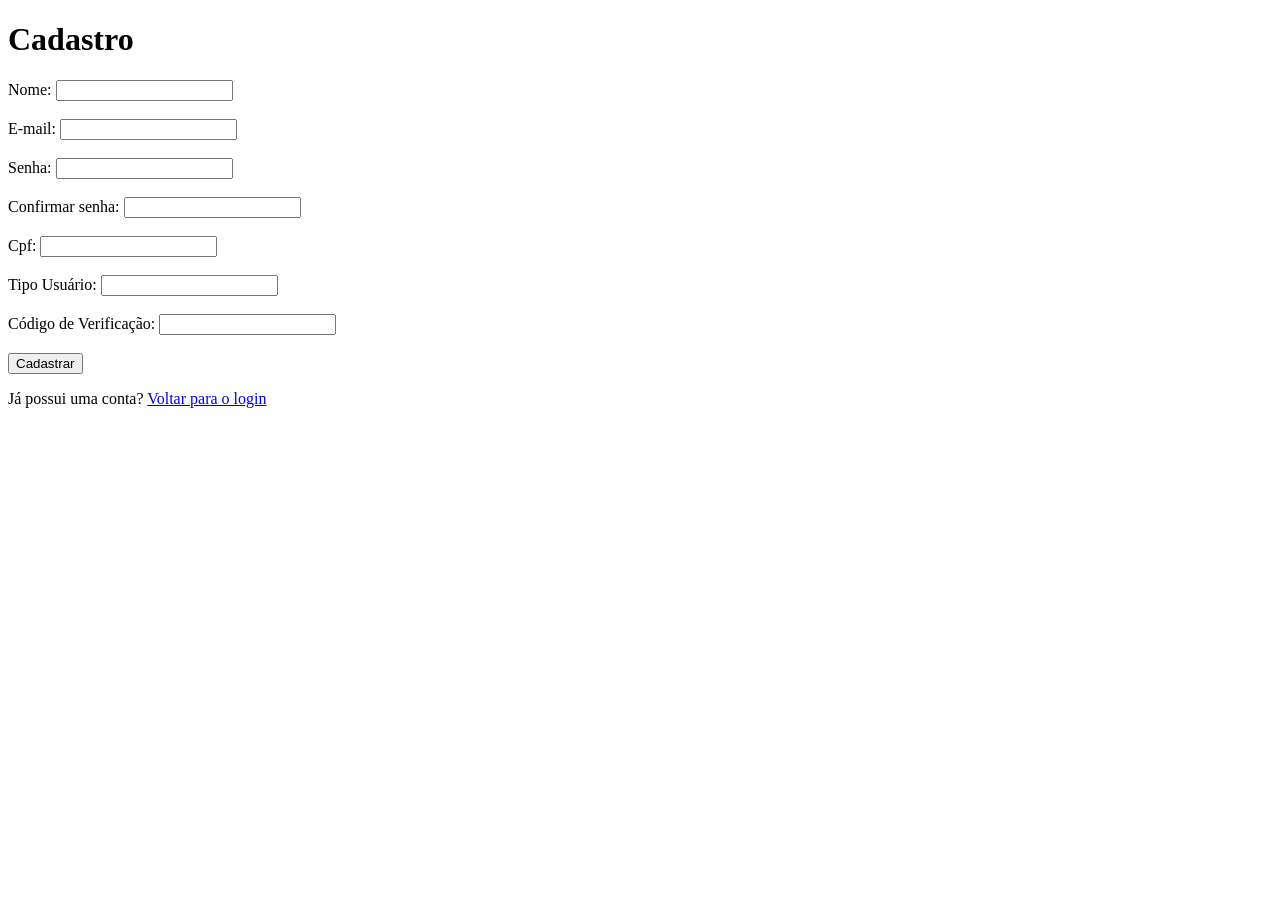
==== rental eventos/pages/cadastro/cadastro.html @ fcfa186e "Add files via upload" ====
<!DOCTYPE html>
<html lang="pt-BR">

<head>
    <meta charset="UTF-8">
    <meta name="viewport" content="width=device-width, initial-scale=1.0">

    <title>Cadastro - Rental Eventos</title>
</head>

<body>

    <h1>Cadastro</h1>

    <form>

        <label for="nome">Nome:</label>
        <input type="text" id="nome" name="nome">

        <br><br>

        <label for="email">E-mail:</label>
        <input type="email" id="email" name="email">

        <br><br>

        <label for="senha">Senha:</label>
        <input type="password" id="senha" name="senha">

        <br><br>

        <label for="confirmarSenha">Confirmar senha:</label>
        <input type="password" id="confirmarSenha" name="confirmarSenha">

        <br><br>

         <label for="cpf">Cpf:</label>
        <input type="cpf" id="cpf" name="cpf">

        <br><br>

         <label for="tipoUsuario">Tipo Usuário:</label>
        <input type="tipoUsuario" id="tipoUsuario" name="tipoUsuario">

        <br><br>

         <label for="condigoVerifFunc">Código de Verificação:</label>
        <input type="condigoVerifFunc" id="condigoVerifFunc" name="condigoVerifFunc">

        <br><br>

        <button type="submit">Cadastrar</button>

    </form>

    <p>
        Já possui uma conta?
        <a href="../login/login.html">Voltar para o login</a>
    </p>

</body>

</html>
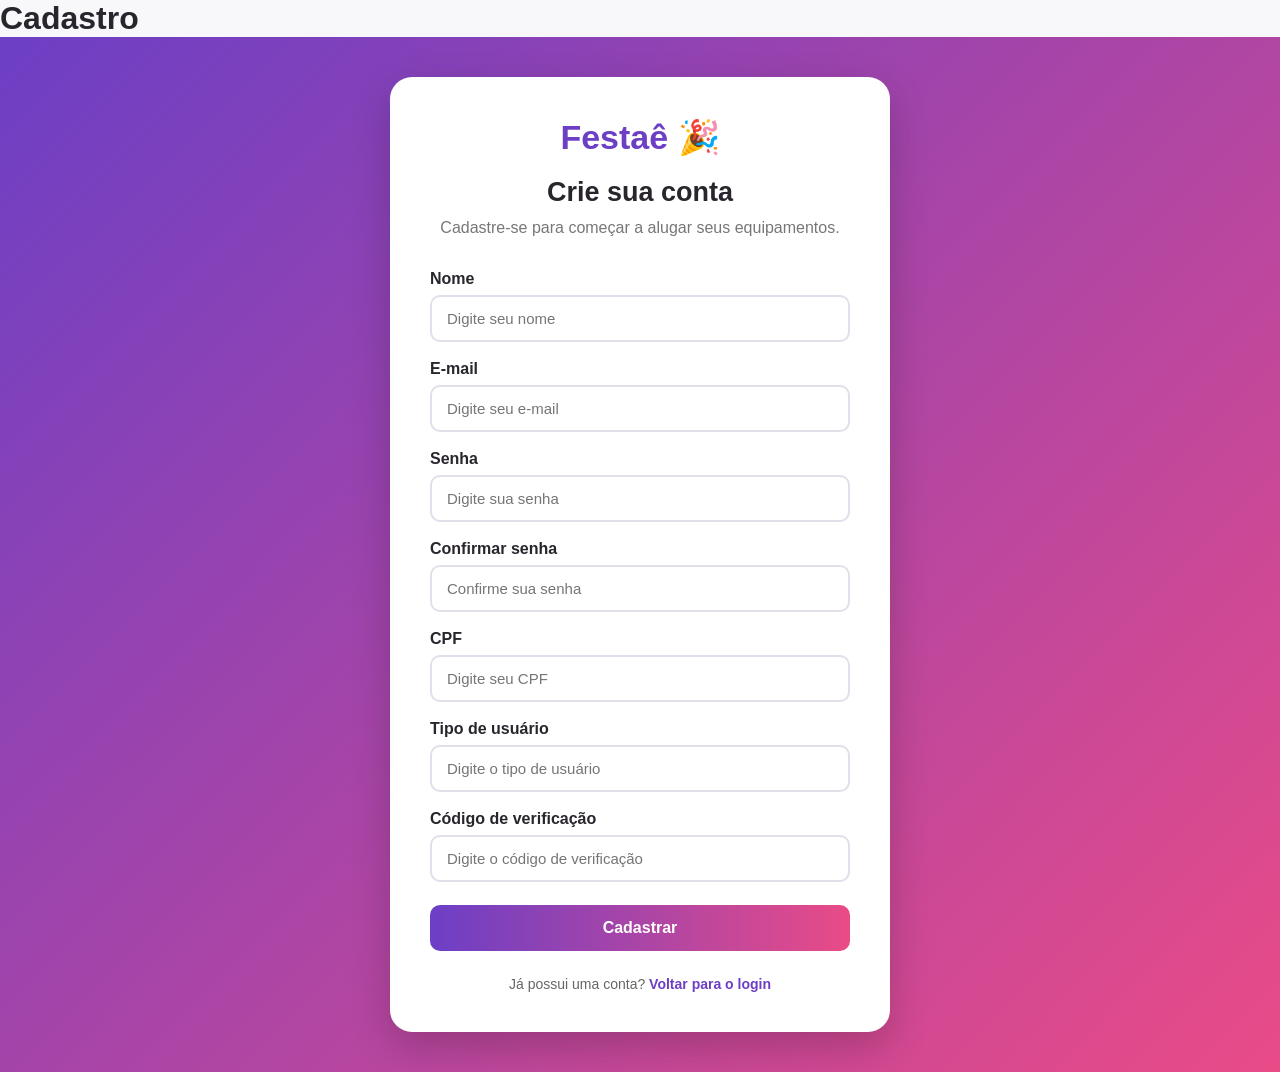
==== commit ab3cd4b5: "31/08" ====
--- a/rental eventos/pages/cadastro/cadastro.html
+++ b/rental eventos/pages/cadastro/cadastro.html
@@ -5,58 +5,138 @@
     <meta charset="UTF-8">
     <meta name="viewport" content="width=device-width, initial-scale=1.0">
 
-    <title>Cadastro - Rental Eventos</title>
+    <title>Cadastro - Festaê</title>
+    <link rel="stylesheet" href="../../style.css">
 </head>
 
 <body>
 
     <h1>Cadastro</h1>
 
-    <form>
+    <div class="cadastro-container">
 
-        <label for="nome">Nome:</label>
-        <input type="text" id="nome" name="nome">
+    <div class="cadastro-card">
 
-        <br><br>
+        <h1 class="logo-cadastro">Festaê 🎉</h1>
 
-        <label for="email">E-mail:</label>
-        <input type="email" id="email" name="email">
+        <h2>Crie sua conta</h2>
 
-        <br><br>
+        <p class="cadastro-subtitulo">
+            Cadastre-se para começar a alugar seus equipamentos.
+        </p>
 
-        <label for="senha">Senha:</label>
-        <input type="password" id="senha" name="senha">
 
-        <br><br>
+        <form>
 
-        <label for="confirmarSenha">Confirmar senha:</label>
-        <input type="password" id="confirmarSenha" name="confirmarSenha">
+            <div class="campo">
+                <label for="nome">Nome</label>
 
-        <br><br>
+                <input
+                    type="text"
+                    id="nome"
+                    name="nome"
+                    placeholder="Digite seu nome"
+                    required
+                >
+            </div>
 
-         <label for="cpf">Cpf:</label>
-        <input type="cpf" id="cpf" name="cpf">
 
-        <br><br>
+            <div class="campo">
+                <label for="email">E-mail</label>
 
-         <label for="tipoUsuario">Tipo Usuário:</label>
-        <input type="tipoUsuario" id="tipoUsuario" name="tipoUsuario">
+                <input
+                    type="email"
+                    id="email"
+                    name="email"
+                    placeholder="Digite seu e-mail"
+                    required
+                >
+            </div>
 
-        <br><br>
 
-         <label for="condigoVerifFunc">Código de Verificação:</label>
-        <input type="condigoVerifFunc" id="condigoVerifFunc" name="condigoVerifFunc">
+            <div class="campo">
+                <label for="senha">Senha</label>
 
-        <br><br>
+                <input
+                    type="password"
+                    id="senha"
+                    name="senha"
+                    placeholder="Digite sua senha"
+                    required
+                >
+            </div>
 
-        <button type="submit">Cadastrar</button>
 
-    </form>
+            <div class="campo">
+                <label for="confirmarSenha">Confirmar senha</label>
 
-    <p>
-        Já possui uma conta?
-        <a href="../login/login.html">Voltar para o login</a>
-    </p>
+                <input
+                    type="password"
+                    id="confirmarSenha"
+                    name="confirmarSenha"
+                    placeholder="Confirme sua senha"
+                    required
+                >
+            </div>
+
+
+            <div class="campo">
+                <label for="cpf">CPF</label>
+
+                <input
+                    type="text"
+                    id="cpf"
+                    name="cpf"
+                    placeholder="Digite seu CPF"
+                    required
+                >
+            </div>
+
+
+            <div class="campo">
+                <label for="tipoUsuario">Tipo de usuário</label>
+
+                <input
+                    type="text"
+                    id="tipoUsuario"
+                    name="tipoUsuario"
+                    placeholder="Digite o tipo de usuário"
+                    required
+                >
+            </div>
+
+
+            <div class="campo">
+                <label for="condigoVerifFunc">
+                    Código de verificação
+                </label>
+
+                <input
+                    type="text"
+                    id="condigoVerifFunc"
+                    name="condigoVerifFunc"
+                    placeholder="Digite o código de verificação"
+                >
+            </div>
+
+
+            <button class="botao-cadastro" type="submit">
+                Cadastrar
+            </button>
+
+        </form>
+
+
+        <p class="voltar-login">
+            Já possui uma conta?
+            <a href="../login/login.html">
+                Voltar para o login
+            </a>
+        </p>
+
+    </div>
+
+</div>
 
 </body>
 
--- a/rental eventos/style.css
+++ b/rental eventos/style.css
@@ -0,0 +1,1132 @@
+/* ============================= */
+/* ESTILO GERAL */
+/* ============================= */
+
+* {
+    margin: 0;
+    padding: 0;
+    box-sizing: border-box;
+}
+
+body {
+    font-family: Arial, Helvetica, sans-serif;
+    background-color: #f8f7fa;
+    color: #29252d;
+}
+
+
+/* ============================= */
+/* CABEÇALHO */
+/* ============================= */
+
+.cabecalho {
+    width: 100%;
+    background: linear-gradient(90deg, #6c3fc5, #e94b87);
+    padding: 18px 60px;
+
+    display: flex;
+    align-items: center;
+    justify-content: space-between;
+
+    box-shadow: 0 3px 10px rgba(0, 0, 0, 0.15);
+}
+
+.logo {
+    color: white;
+    font-size: 32px;
+    font-weight: bold;
+}
+
+.menu {
+    display: flex;
+    gap: 30px;
+}
+
+.menu a {
+    color: white;
+    text-decoration: none;
+    font-size: 16px;
+    font-weight: bold;
+
+    transition: 0.3s;
+}
+
+.menu a:hover {
+    color: #f6c445;
+}
+
+
+/* ============================= */
+/* BANNER */
+/* ============================= */
+
+.banner {
+    min-height: 380px;
+
+    display: flex;
+    align-items: center;
+    justify-content: center;
+
+    text-align: center;
+
+    padding: 60px 20px;
+
+    background: linear-gradient(
+        135deg,
+        #6c3fc5,
+        #e94b87
+    );
+
+    color: white;
+}
+
+.banner-conteudo {
+    max-width: 700px;
+}
+
+.banner h2 {
+    font-size: 42px;
+    margin-bottom: 20px;
+}
+
+.banner p {
+    font-size: 19px;
+    line-height: 1.6;
+    margin-bottom: 30px;
+}
+
+
+/* ============================= */
+/* BOTÃO PRINCIPAL */
+/* ============================= */
+
+.botao-principal {
+    display: inline-block;
+
+    background-color: #f6c445;
+    color: #29252d;
+
+    padding: 14px 28px;
+
+    border-radius: 30px;
+
+    text-decoration: none;
+    font-weight: bold;
+
+    transition: 0.3s;
+}
+
+.botao-principal:hover {
+    transform: translateY(-3px);
+    box-shadow: 0 8px 18px rgba(0, 0, 0, 0.2);
+}
+
+
+/* ============================= */
+/* SEÇÕES */
+/* ============================= */
+
+.secao {
+    max-width: 1100px;
+
+    margin: 0 auto;
+
+    padding: 60px 20px;
+}
+
+.secao > h2 {
+    text-align: center;
+
+    font-size: 30px;
+
+    margin-bottom: 35px;
+
+    color: #6c3fc5;
+}
+
+
+/* ============================= */
+/* CARDS */
+/* ============================= */
+
+.cards {
+    display: flex;
+
+    justify-content: center;
+
+    gap: 25px;
+
+    flex-wrap: wrap;
+}
+
+.card {
+    background-color: white;
+
+    width: 320px;
+
+    padding: 30px;
+
+    border-radius: 18px;
+
+    text-align: center;
+
+    box-shadow: 0 5px 18px rgba(0, 0, 0, 0.08);
+
+    transition: 0.3s;
+}
+
+.card:hover {
+    transform: translateY(-7px);
+
+    box-shadow: 0 12px 25px rgba(0, 0, 0, 0.15);
+}
+
+.icone {
+    font-size: 45px;
+
+    margin-bottom: 15px;
+}
+
+.card h3 {
+    font-size: 21px;
+
+    margin-bottom: 12px;
+
+    color: #6c3fc5;
+}
+
+.card p {
+    color: #666;
+
+    line-height: 1.6;
+
+    margin-bottom: 20px;
+}
+
+
+/* ============================= */
+/* BOTÃO DOS CARDS */
+/* ============================= */
+
+.botao-card {
+    display: inline-block;
+
+    background-color: #6c3fc5;
+
+    color: white;
+
+    padding: 11px 20px;
+
+    border-radius: 25px;
+
+    text-decoration: none;
+
+    font-weight: bold;
+
+    transition: 0.3s;
+}
+
+.botao-card:hover {
+    background-color: #e94b87;
+}
+
+
+/* ============================= */
+/* RODAPÉ */
+/* ============================= */
+
+footer {
+    background-color: #29252d;
+
+    color: white;
+
+    text-align: center;
+
+    padding: 25px;
+
+    margin-top: 20px;
+}
+
+footer p {
+    font-size: 14px;
+}
+
+
+/* ============================= */
+/* CELULAR */
+/* ============================= */
+
+@media (max-width: 700px) {
+
+    .cabecalho {
+        padding: 18px 20px;
+
+        flex-direction: column;
+
+        gap: 15px;
+    }
+
+    .menu {
+        gap: 15px;
+    }
+
+    .banner h2 {
+        font-size: 32px;
+    }
+
+    .banner p {
+        font-size: 17px;
+    }
+
+    .card {
+        width: 100%;
+    }
+}
+
+/* ============================= */
+/* TELA DE LOGIN */
+/* ============================= */
+
+.login-container {
+    min-height: 100vh;
+
+    display: flex;
+    justify-content: center;
+    align-items: center;
+
+    padding: 30px;
+
+    background: linear-gradient(
+        135deg,
+        #6c3fc5,
+        #e94b87
+    );
+}
+
+
+/* ============================= */
+/* CARD DE LOGIN */
+/* ============================= */
+
+.login-card {
+    width: 100%;
+    max-width: 430px;
+
+    background-color: white;
+
+    padding: 45px 40px;
+
+    border-radius: 22px;
+
+    text-align: center;
+
+    box-shadow: 0 15px 40px rgba(0, 0, 0, 0.2);
+}
+
+
+/* ============================= */
+/* LOGO */
+/* ============================= */
+
+.logo-login {
+    font-size: 34px;
+
+    color: #6c3fc5;
+
+    margin-bottom: 25px;
+}
+
+
+/* ============================= */
+/* TÍTULO */
+/* ============================= */
+
+.login-card h2 {
+    font-size: 28px;
+
+    color: #29252d;
+
+    margin-bottom: 8px;
+}
+
+.login-subtitulo {
+    color: #777;
+
+    margin-bottom: 30px;
+}
+
+
+/* ============================= */
+/* CAMPOS */
+/* ============================= */
+
+.campo {
+    text-align: left;
+
+    margin-bottom: 20px;
+}
+
+.campo label {
+    display: block;
+
+    margin-bottom: 7px;
+
+    font-weight: bold;
+
+    color: #29252d;
+}
+
+.campo input {
+    width: 100%;
+
+    padding: 13px 15px;
+
+    border: 2px solid #e2dfea;
+
+    border-radius: 10px;
+
+    font-size: 15px;
+
+    outline: none;
+
+    transition: 0.3s;
+}
+
+.campo input:focus {
+    border-color: #6c3fc5;
+
+    box-shadow: 0 0 0 3px rgba(108, 63, 197, 0.1);
+}
+
+
+/* ============================= */
+/* BOTÃO LOGIN */
+/* ============================= */
+
+.botao-login {
+    width: 100%;
+
+    border: none;
+
+    background: linear-gradient(
+        90deg,
+        #6c3fc5,
+        #e94b87
+    );
+
+    color: white;
+
+    padding: 14px;
+
+    border-radius: 10px;
+
+    font-size: 16px;
+
+    font-weight: bold;
+
+    cursor: pointer;
+
+    transition: 0.3s;
+}
+
+.botao-login:hover {
+    transform: translateY(-2px);
+
+    box-shadow: 0 8px 18px rgba(108, 63, 197, 0.3);
+}
+
+
+/* ============================= */
+/* CADASTRO */
+/* ============================= */
+
+.cadastro-login {
+    margin-top: 25px;
+
+    color: #666;
+
+    font-size: 14px;
+}
+
+.cadastro-login a {
+    color: #6c3fc5;
+
+    font-weight: bold;
+
+    text-decoration: none;
+}
+
+.cadastro-login a:hover {
+    color: #e94b87;
+
+    text-decoration: underline;
+}
+
+/* ============================= */
+/* TELA DE CADASTRO */
+/* ============================= */
+
+.cadastro-container {
+    min-height: 100vh;
+
+    display: flex;
+    justify-content: center;
+    align-items: center;
+
+    padding: 40px 20px;
+
+    background: linear-gradient(
+        135deg,
+        #6c3fc5,
+        #e94b87
+    );
+}
+
+
+/* ============================= */
+/* CARD DE CADASTRO */
+/* ============================= */
+
+.cadastro-card {
+    width: 100%;
+    max-width: 500px;
+
+    background-color: white;
+
+    padding: 40px;
+
+    border-radius: 22px;
+
+    box-shadow: 0 15px 40px rgba(0, 0, 0, 0.2);
+}
+
+
+/* ============================= */
+/* LOGO */
+/* ============================= */
+
+.logo-cadastro {
+    text-align: center;
+
+    font-size: 34px;
+
+    color: #6c3fc5;
+
+    margin-bottom: 20px;
+}
+
+
+/* ============================= */
+/* TÍTULO */
+/* ============================= */
+
+.cadastro-card h2 {
+    text-align: center;
+
+    font-size: 27px;
+
+    color: #29252d;
+
+    margin-bottom: 8px;
+}
+
+.cadastro-subtitulo {
+    text-align: center;
+
+    color: #777;
+
+    margin-bottom: 30px;
+
+    line-height: 1.5;
+}
+
+
+/* ============================= */
+/* CAMPOS */
+/* ============================= */
+
+.cadastro-card .campo {
+    text-align: left;
+
+    margin-bottom: 18px;
+}
+
+.cadastro-card .campo label {
+    display: block;
+
+    margin-bottom: 7px;
+
+    font-weight: bold;
+
+    color: #29252d;
+}
+
+.cadastro-card .campo input {
+    width: 100%;
+
+    padding: 13px 15px;
+
+    border: 2px solid #e2dfea;
+
+    border-radius: 10px;
+
+    font-size: 15px;
+
+    outline: none;
+
+    transition: 0.3s;
+}
+
+.cadastro-card .campo input:focus {
+    border-color: #6c3fc5;
+
+    box-shadow: 0 0 0 3px rgba(108, 63, 197, 0.1);
+}
+
+
+/* ============================= */
+/* BOTÃO CADASTRO */
+/* ============================= */
+
+.botao-cadastro {
+    width: 100%;
+
+    border: none;
+
+    background: linear-gradient(
+        90deg,
+        #6c3fc5,
+        #e94b87
+    );
+
+    color: white;
+
+    padding: 14px;
+
+    border-radius: 10px;
+
+    font-size: 16px;
+
+    font-weight: bold;
+
+    cursor: pointer;
+
+    margin-top: 5px;
+
+    transition: 0.3s;
+}
+
+.botao-cadastro:hover {
+    transform: translateY(-2px);
+
+    box-shadow: 0 8px 18px rgba(108, 63, 197, 0.3);
+}
+
+
+/* ============================= */
+/* VOLTAR PARA LOGIN */
+/* ============================= */
+
+.voltar-login {
+    text-align: center;
+
+    margin-top: 25px;
+
+    color: #666;
+
+    font-size: 14px;
+}
+
+
+.voltar-login a {
+    color: #6c3fc5;
+
+    font-weight: bold;
+
+    text-decoration: none;
+}
+
+.voltar-login a:hover {
+    color: #e94b87;
+
+    text-decoration: underline;
+}
+
+/* ============================= */
+/* PÁGINA DE EQUIPAMENTOS */
+/* ============================= */
+
+.titulo-pagina {
+    text-align: center;
+
+    padding: 55px 20px 30px;
+}
+
+.titulo-pagina h2 {
+    font-size: 34px;
+
+    color: #6c3fc5;
+
+    margin-bottom: 12px;
+}
+
+.titulo-pagina p {
+    color: #666;
+
+    font-size: 17px;
+}
+
+
+/* ============================= */
+/* PESQUISA */
+/* ============================= */
+
+.pesquisa-container {
+    max-width: 900px;
+
+    margin: 0 auto;
+
+    padding: 20px;
+}
+
+.pesquisa-container h2 {
+    text-align: center;
+
+    color: #29252d;
+
+    margin-bottom: 20px;
+}
+
+.barra-pesquisa {
+    display: flex;
+
+    gap: 10px;
+
+    max-width: 650px;
+
+    margin: 0 auto;
+}
+
+.barra-pesquisa input {
+    flex: 1;
+
+    padding: 14px 18px;
+
+    border: 2px solid #e2dfea;
+
+    border-radius: 10px;
+
+    font-size: 15px;
+
+    outline: none;
+}
+
+.barra-pesquisa input:focus {
+    border-color: #6c3fc5;
+}
+
+.barra-pesquisa button {
+    border: none;
+
+    padding: 14px 25px;
+
+    border-radius: 10px;
+
+    background-color: #6c3fc5;
+
+    color: white;
+
+    font-weight: bold;
+
+    cursor: pointer;
+
+    transition: 0.3s;
+}
+
+.barra-pesquisa button:hover {
+    background-color: #e94b87;
+
+    transform: translateY(-2px);
+}
+
+
+/* ============================= */
+/* LISTA DE EQUIPAMENTOS */
+/* ============================= */
+
+.secao-equipamentos {
+    max-width: 1100px;
+
+    margin: 0 auto;
+
+    padding: 45px 20px 70px;
+}
+
+.secao-equipamentos > h2 {
+    text-align: center;
+
+    color: #6c3fc5;
+
+    font-size: 30px;
+
+    margin-bottom: 35px;
+}
+
+
+/* ============================= */
+/* GRID */
+/* ============================= */
+
+.grid-equipamentos {
+    display: grid;
+
+    grid-template-columns: repeat(4, 1fr);
+
+    gap: 25px;
+}
+
+
+/* ============================= */
+/* CARD */
+/* ============================= */
+
+.equipamento-card {
+    background-color: white;
+
+    padding: 30px 25px;
+
+    border-radius: 18px;
+
+    text-align: center;
+
+    box-shadow: 0 5px 18px rgba(0, 0, 0, 0.08);
+
+    transition: 0.3s;
+
+    display: flex;
+
+    flex-direction: column;
+
+    align-items: center;
+}
+
+.equipamento-card:hover {
+    transform: translateY(-8px);
+
+    box-shadow: 0 12px 25px rgba(0, 0, 0, 0.15);
+}
+
+
+/* ============================= */
+/* ÍCONE */
+/* ============================= */
+
+.equipamento-icone {
+    width: 85px;
+
+    height: 85px;
+
+    display: flex;
+
+    align-items: center;
+
+    justify-content: center;
+
+    border-radius: 50%;
+
+    background-color: #f1eafa;
+
+    font-size: 42px;
+
+    margin-bottom: 20px;
+}
+
+
+/* ============================= */
+/* NOME */
+/* ============================= */
+
+.equipamento-card h3 {
+    color: #6c3fc5;
+
+    font-size: 21px;
+
+    margin-bottom: 12px;
+}
+
+
+/* ============================= */
+/* DESCRIÇÃO */
+/* ============================= */
+
+.equipamento-card p {
+    color: #666;
+
+    line-height: 1.5;
+
+    min-height: 48px;
+
+    margin-bottom: 18px;
+}
+
+
+/* ============================= */
+/* STATUS */
+/* ============================= */
+
+.status-disponivel {
+    color: #2e7d32;
+
+    background-color: #e8f5e9;
+
+    padding: 7px 12px;
+
+    border-radius: 20px;
+
+    font-size: 13px;
+
+    font-weight: bold;
+
+    margin-bottom: 20px;
+}
+
+
+/* ============================= */
+/* BOTÃO */
+/* ============================= */
+
+.botao-equipamento {
+    display: inline-block;
+
+    width: 100%;
+
+    background: linear-gradient(
+        90deg,
+        #6c3fc5,
+        #e94b87
+    );
+
+    color: white;
+
+    padding: 12px 15px;
+
+    border-radius: 10px;
+
+    text-decoration: none;
+
+    font-weight: bold;
+
+    transition: 0.3s;
+}
+
+.botao-equipamento:hover {
+    transform: translateY(-2px);
+
+    box-shadow: 0 7px 15px rgba(108, 63, 197, 0.25);
+}
+
+
+/* ============================= */
+/* RESPONSIVIDADE */
+/* ============================= */
+
+@media (max-width: 900px) {
+
+    .grid-equipamentos {
+        grid-template-columns: repeat(2, 1fr);
+    }
+}
+
+
+@media (max-width: 600px) {
+
+    .grid-equipamentos {
+        grid-template-columns: 1fr;
+    }
+
+    .barra-pesquisa {
+        flex-direction: column;
+    }
+
+    .barra-pesquisa button {
+        width: 100%;
+    }
+
+    .titulo-pagina h2 {
+        font-size: 28px;
+    }
+}
+
+/* SOLICITAÇÃO */
+
+main {
+    padding-bottom: 30px;
+}
+
+main > section:first-child {
+    text-align: center;
+    padding: 40px 20px 20px;
+}
+
+main > section:first-child h2 {
+    color: #6c3fc5;
+}
+
+main > section:first-child p {
+    color: #666;
+}
+
+.solicitacao {
+    max-width: 600px;
+    margin: 20px auto 50px;
+    padding: 30px;
+    background-color: white;
+    border-radius: 15px;
+    box-shadow: 0 3px 10px #ddd;
+}
+
+.solicitacao label {
+    display: block;
+    margin-top: 15px;
+    margin-bottom: 6px;
+    font-weight: bold;
+}
+
+.solicitacao input,
+.solicitacao select,
+.solicitacao textarea {
+    width: 100%;
+    padding: 11px;
+    border: 1px solid #ccc;
+    border-radius: 8px;
+    font-size: 15px;
+}
+
+.solicitacao input:focus,
+.solicitacao select:focus,
+.solicitacao textarea:focus {
+    outline: none;
+    border-color: #6c3fc5;
+}
+
+.solicitacao textarea {
+    resize: vertical;
+}
+
+.solicitacao button {
+    width: 100%;
+    margin-top: 25px;
+    padding: 12px;
+
+    border: none;
+    border-radius: 8px;
+
+    background-color: #6c3fc5;
+    color: white;
+
+    font-size: 16px;
+    font-weight: bold;
+
+    cursor: pointer;
+}
+
+.solicitacao button:hover {
+    background-color: #e94b87;
+}
+/* INDEX */
+
+.index {
+    min-height: 100vh;
+    display: flex;
+    justify-content: center;
+    align-items: center;
+    text-align: center;
+    background: linear-gradient(135deg, #6c3fc5, #e94b87);
+    padding: 20px;
+}
+
+.index-conteudo {
+    background-color: white;
+    padding: 45px;
+    border-radius: 20px;
+    box-shadow: 0 5px 20px #555;
+    max-width: 500px;
+}
+
+.index-conteudo h1 {
+    color: #6c3fc5;
+    font-size: 40px;
+    margin-bottom: 15px;
+}
+
+.index-conteudo p {
+    color: #666;
+    margin-bottom: 25px;
+}
+
+.index-conteudo a {
+    display: inline-block;
+    background-color: #6c3fc5;
+    color: white;
+    padding: 12px 30px;
+    border-radius: 8px;
+    text-decoration: none;
+    font-weight: bold;
+}
+
+.index-conteudo a:hover {
+    background-color: #e94b87;
+}
+
+/* CADASTRO DE EQUIPAMENTO */
+
+.cadastro-equipamento {
+    max-width: 600px;
+    margin: 40px auto;
+    padding: 30px;
+    background-color: white;
+    border-radius: 15px;
+    box-shadow: 0 3px 10px #ddd;
+}
+
+.cadastro-equipamento h2 {
+    text-align: center;
+    color: #6c3fc5;
+    margin-bottom: 25px;
+}
+
+.cadastro-equipamento label {
+    display: block;
+    margin-top: 15px;
+    margin-bottom: 5px;
+    font-weight: bold;
+}
+
+.cadastro-equipamento input,
+.cadastro-equipamento textarea,
+.cadastro-equipamento select {
+    width: 100%;
+    padding: 10px;
+    border: 1px solid #ccc;
+    border-radius: 8px;
+}
+
+.cadastro-equipamento textarea {
+    height: 100px;
+}
+
+.cadastro-equipamento button {
+    width: 100%;
+    margin-top: 25px;
+    padding: 12px;
+    border: none;
+    border-radius: 8px;
+    background-color: #6c3fc5;
+    color: white;
+    font-weight: bold;
+    cursor: pointer;
+}
+
+.cadastro-equipamento button:hover {
+    background-color: #e94b87;
+}
